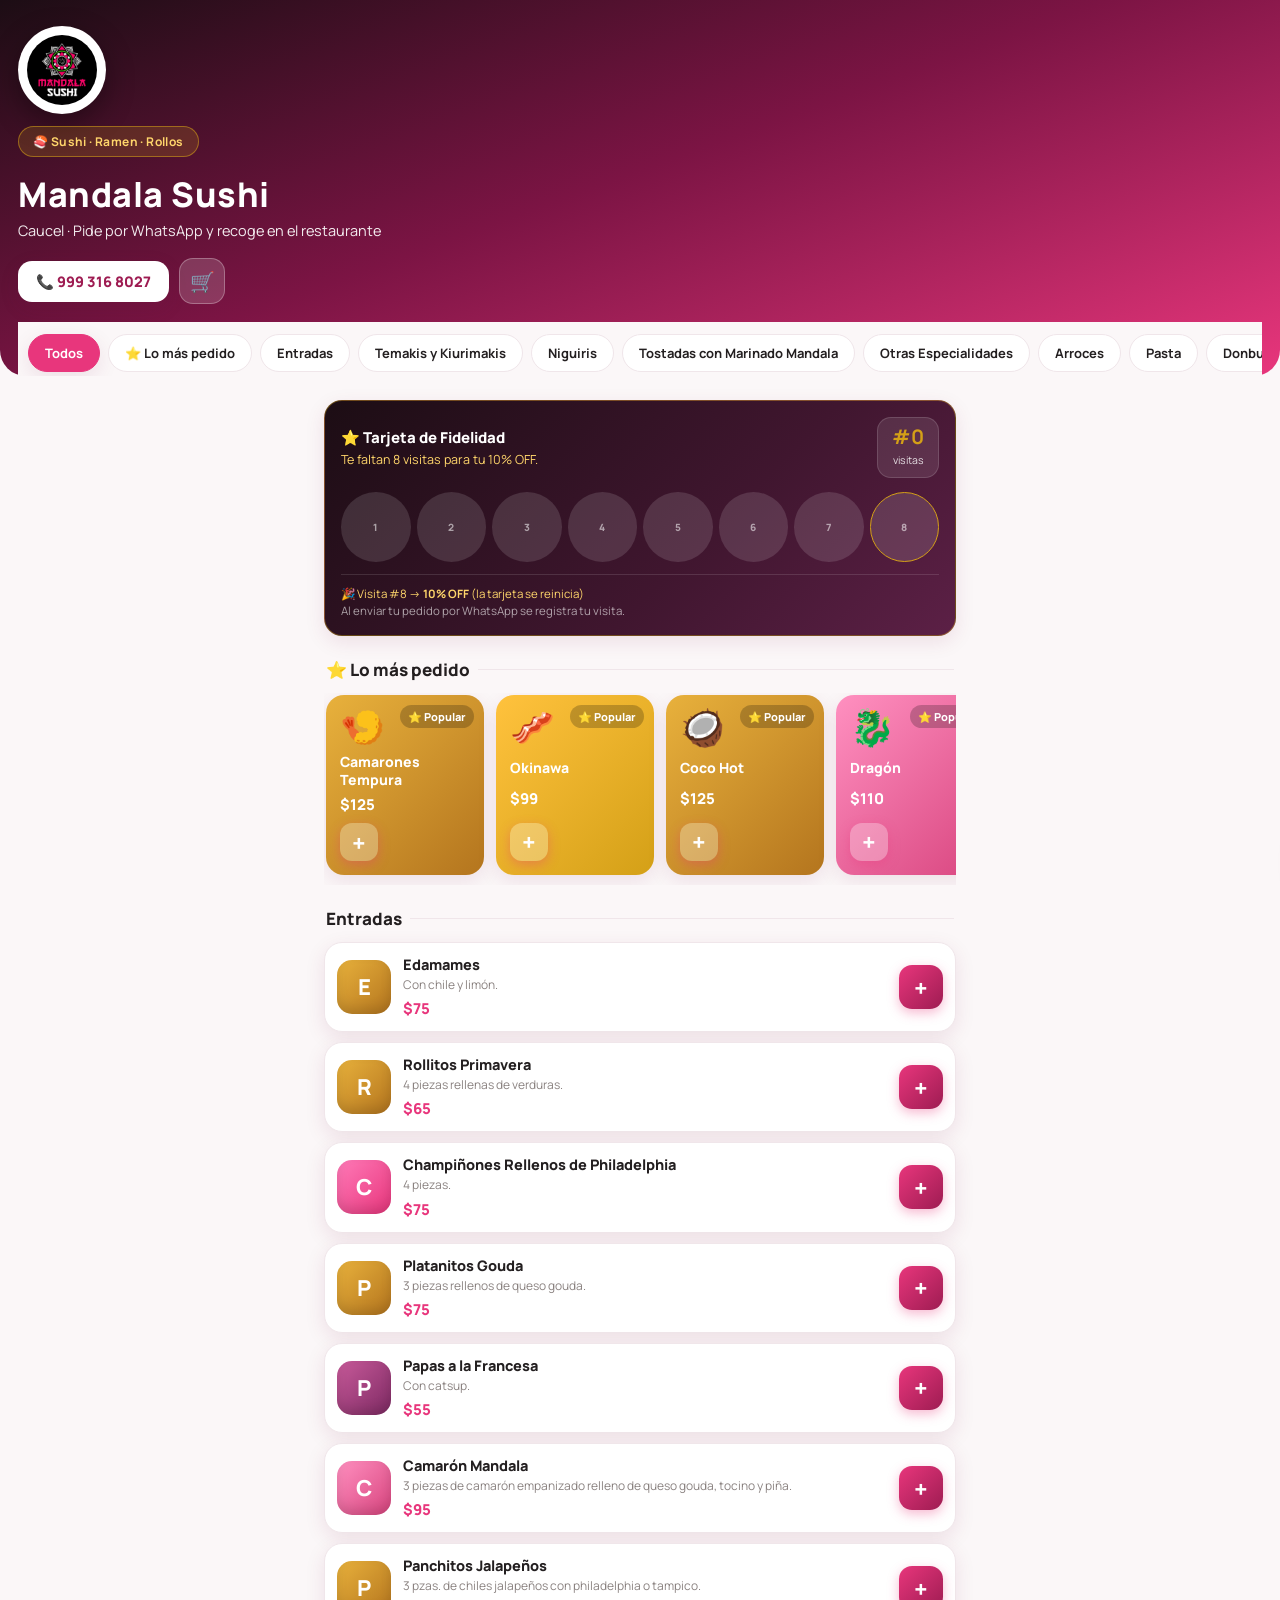
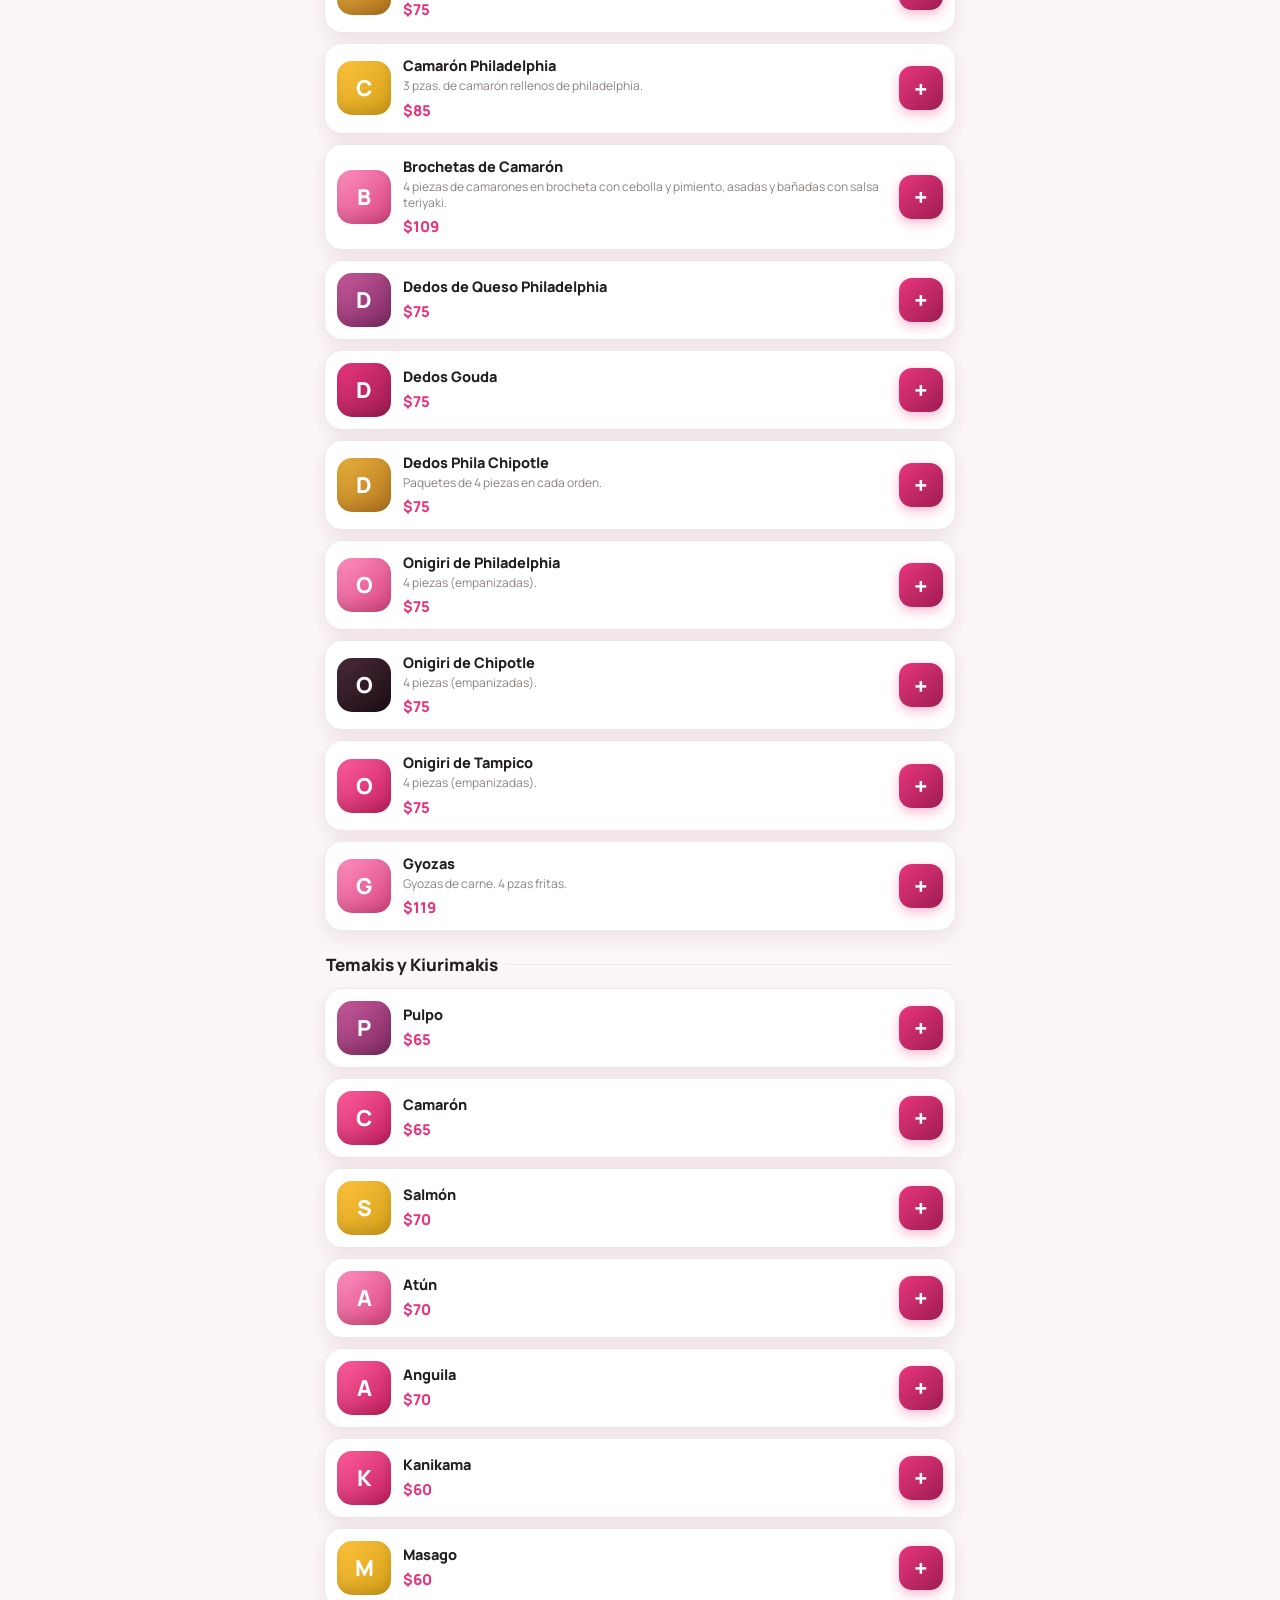
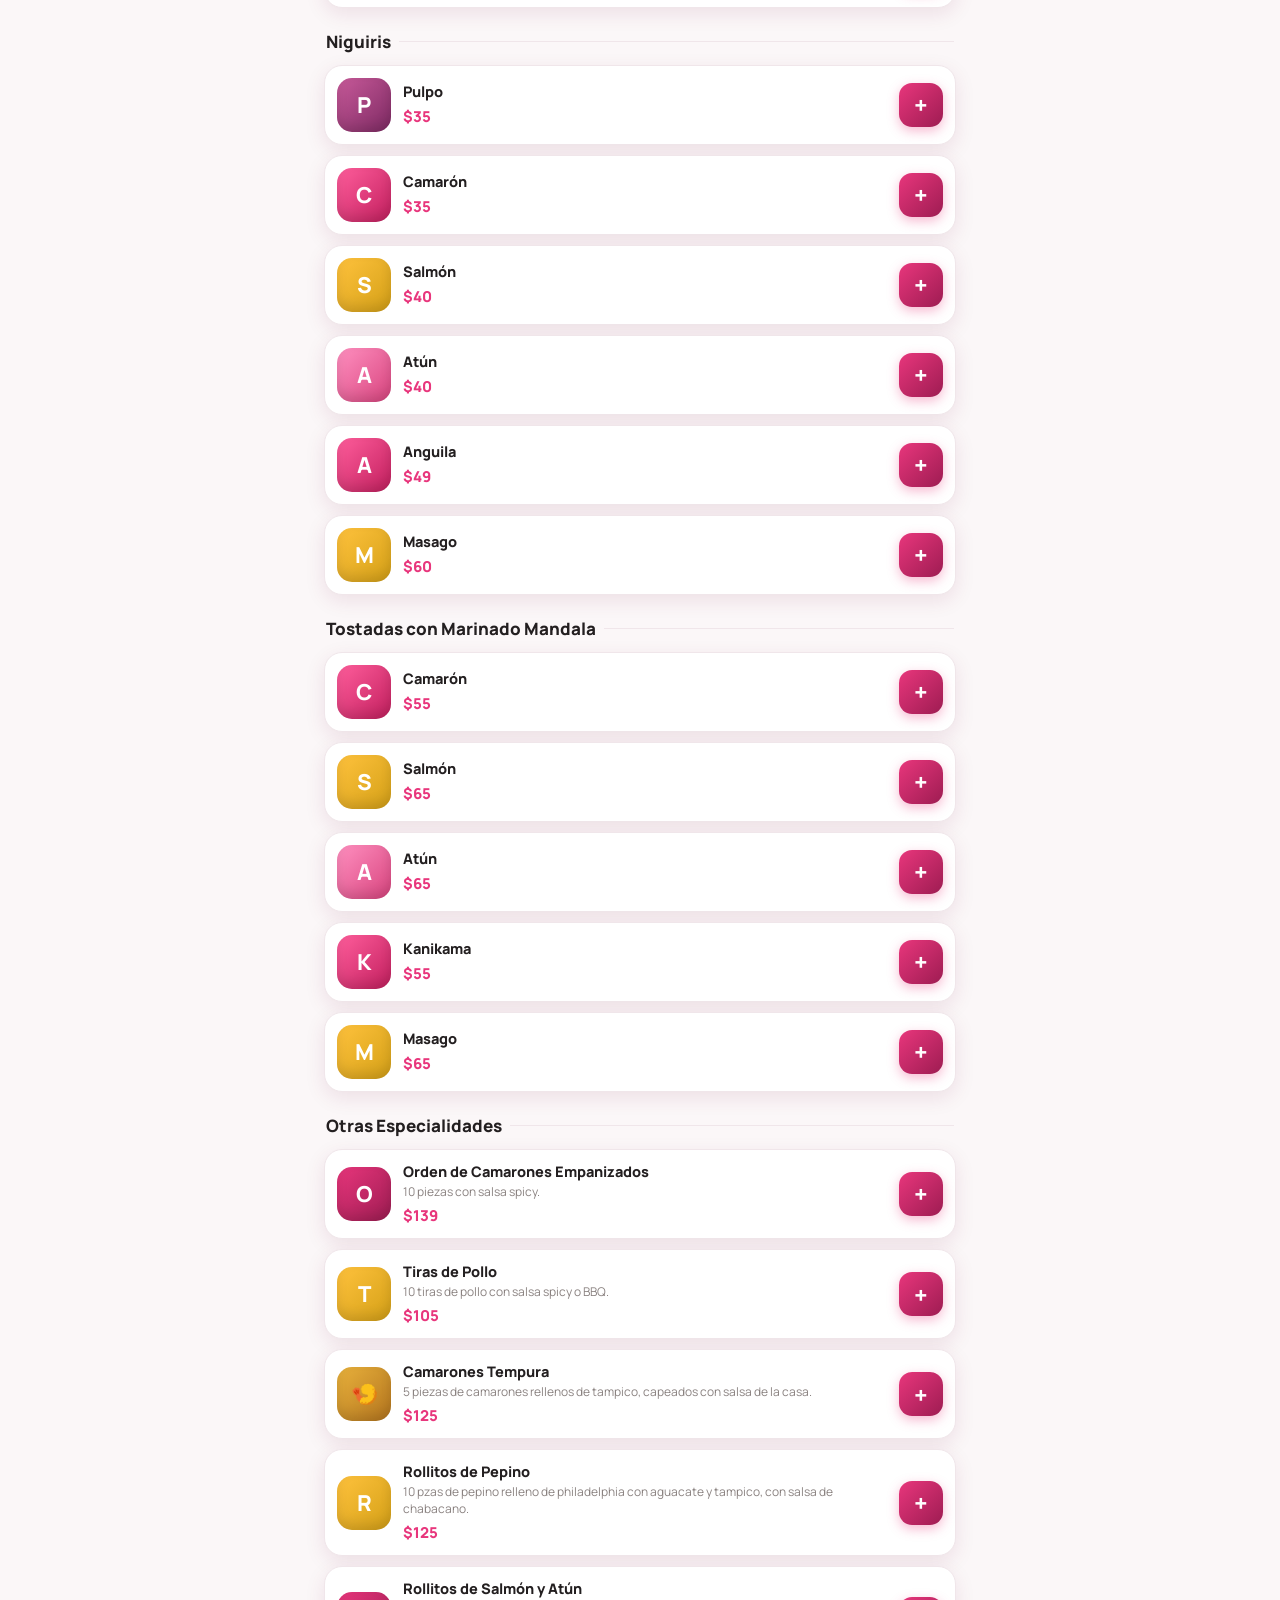
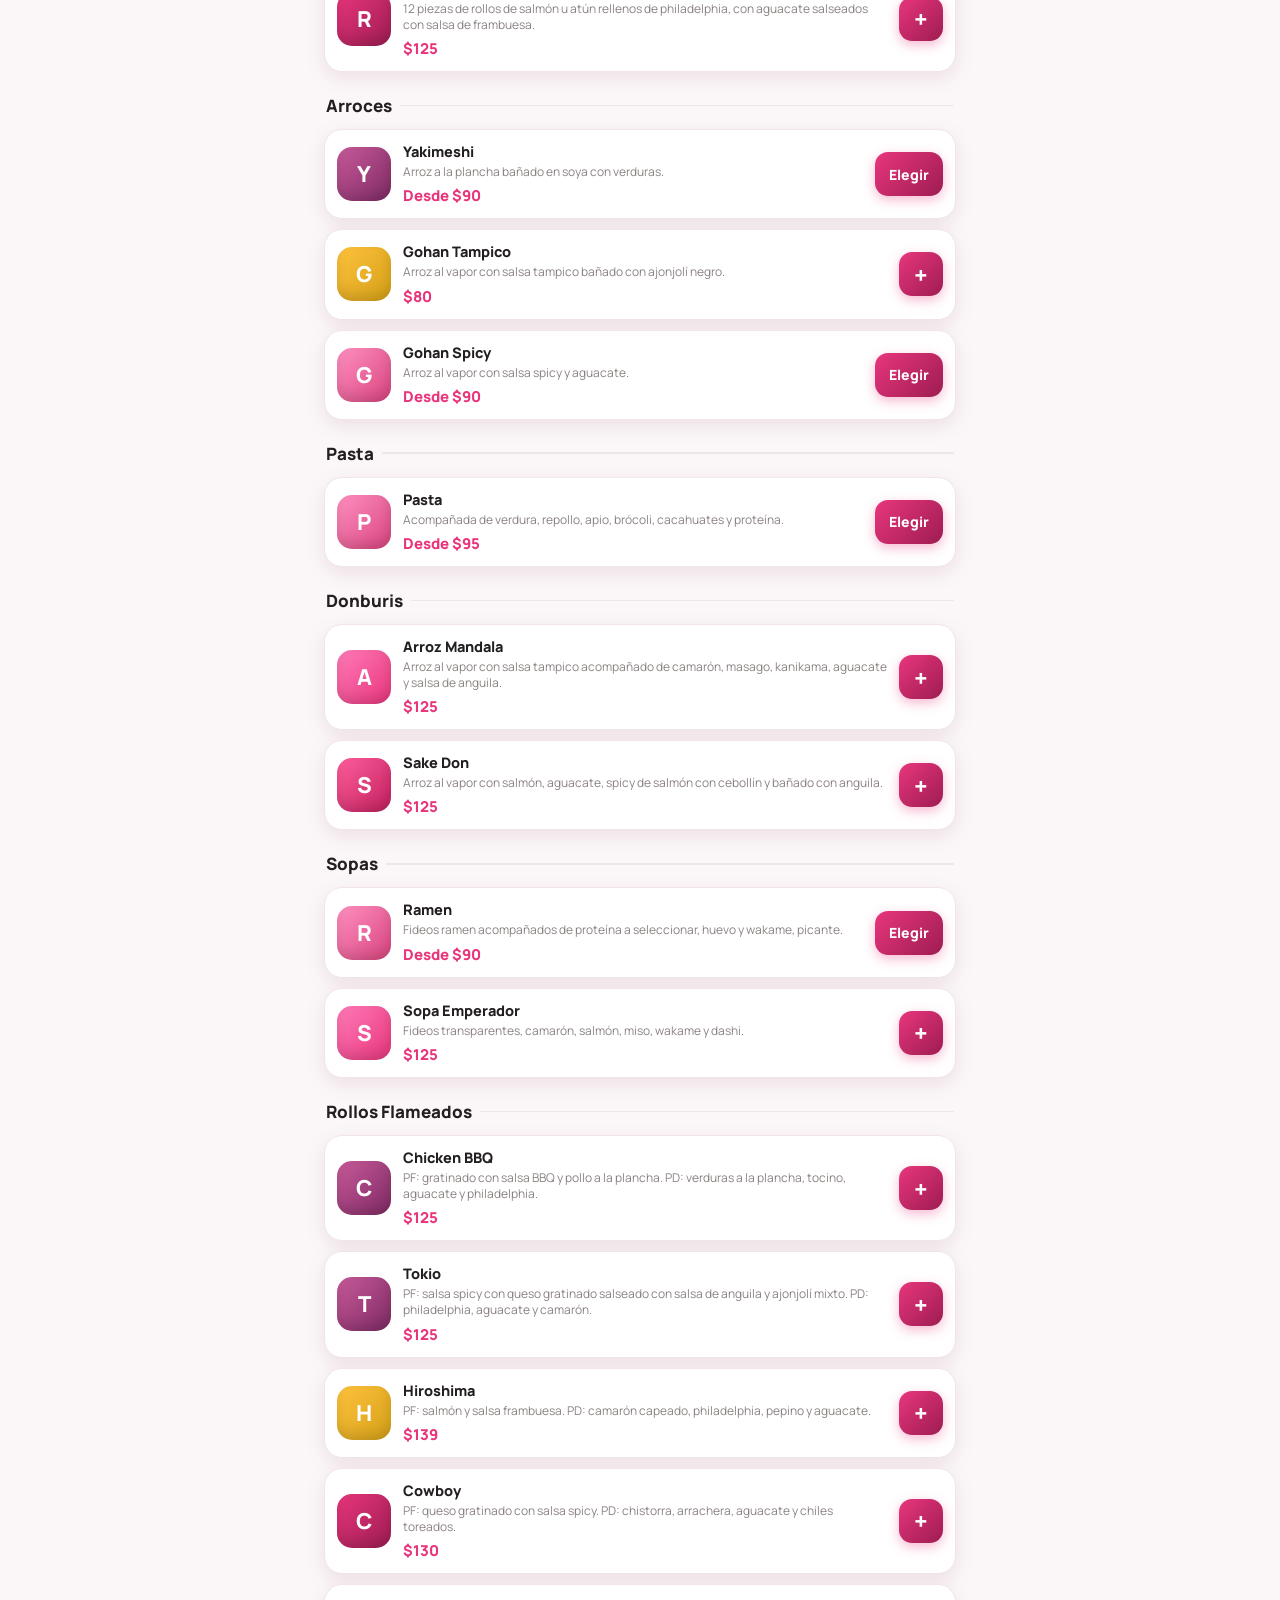
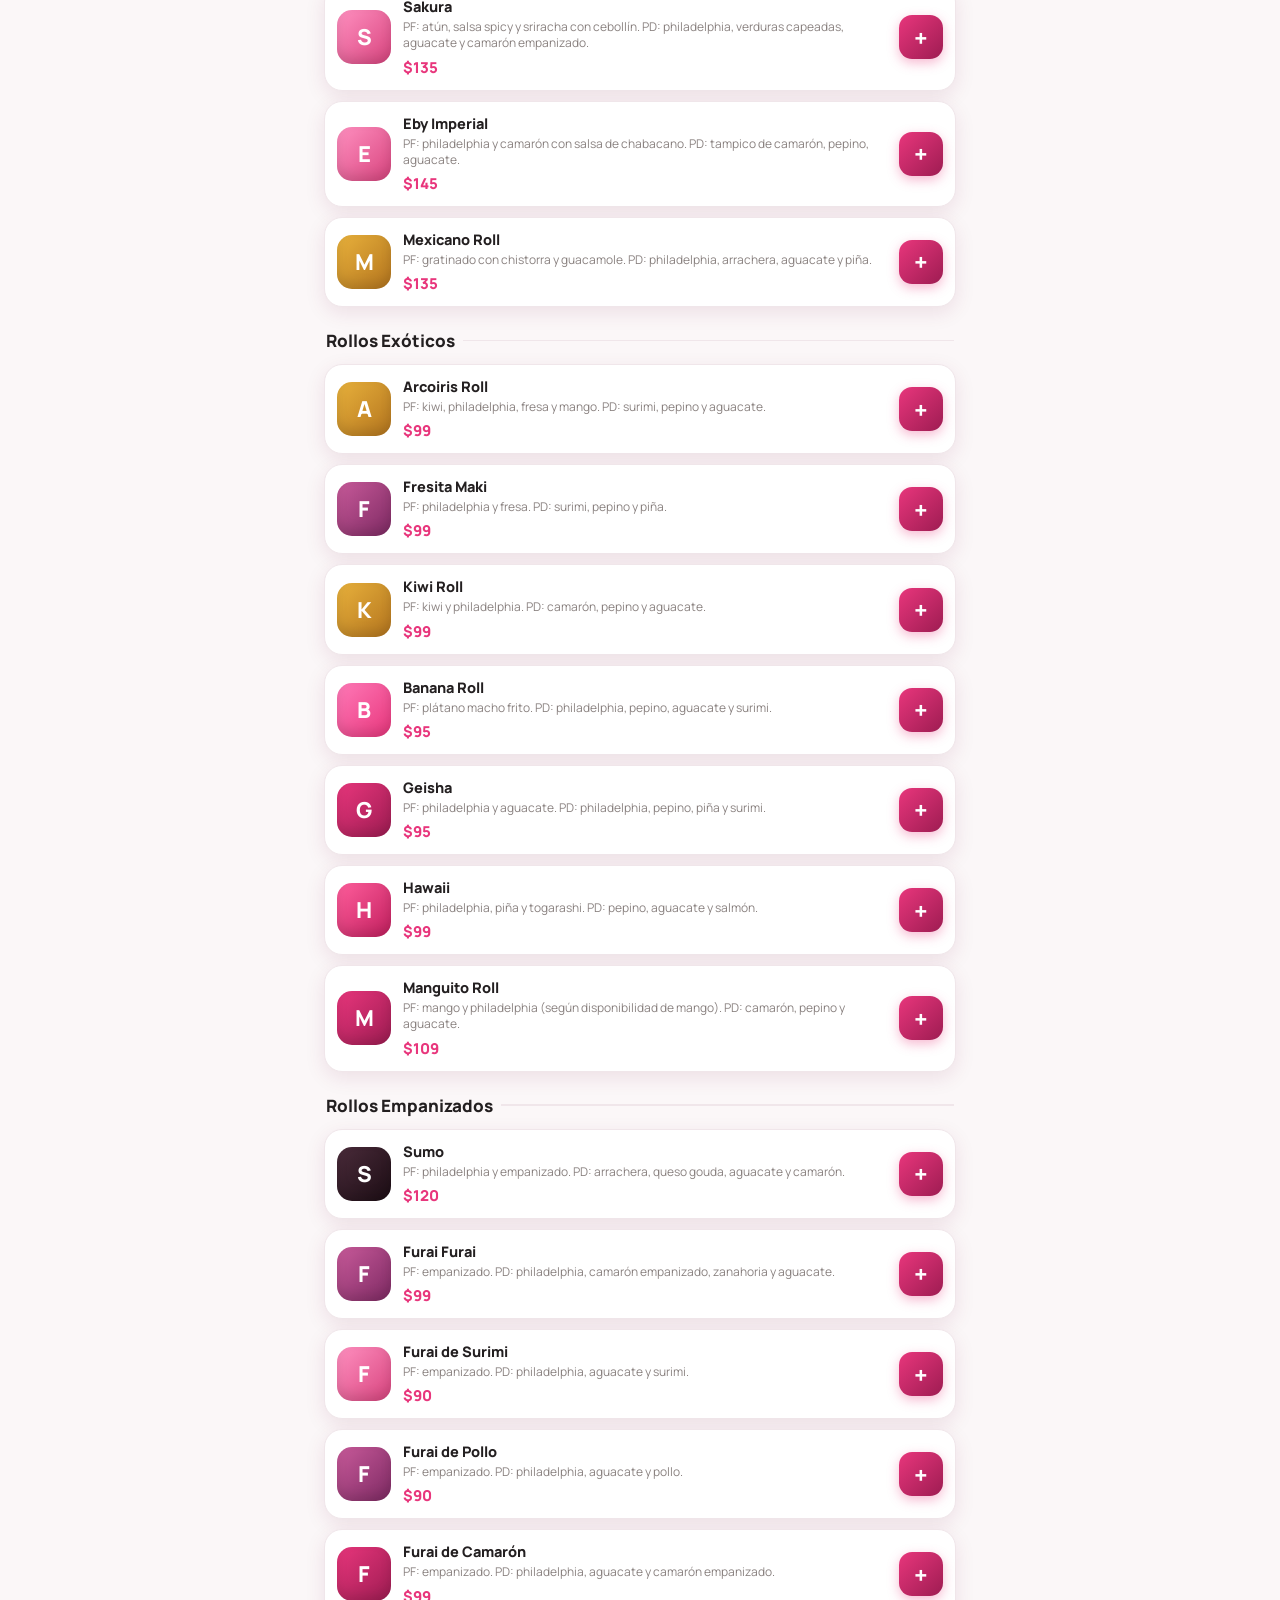
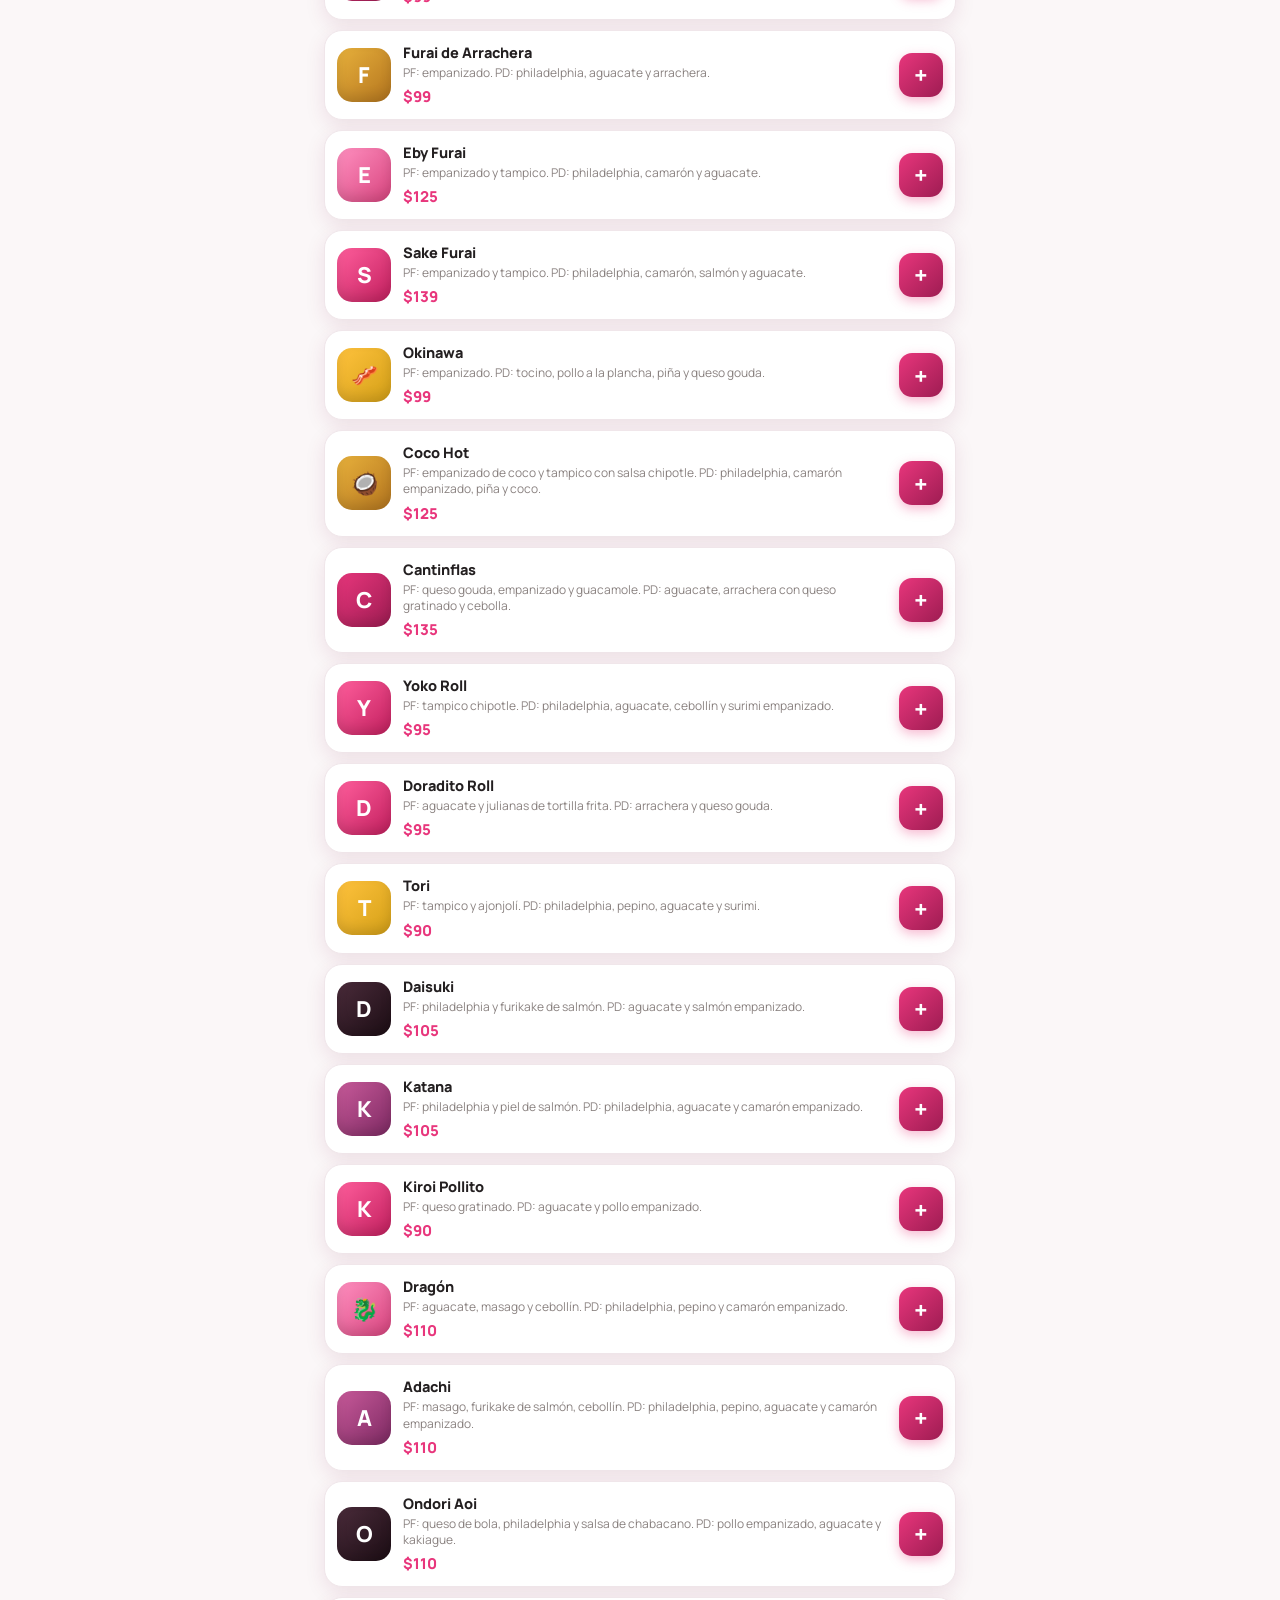
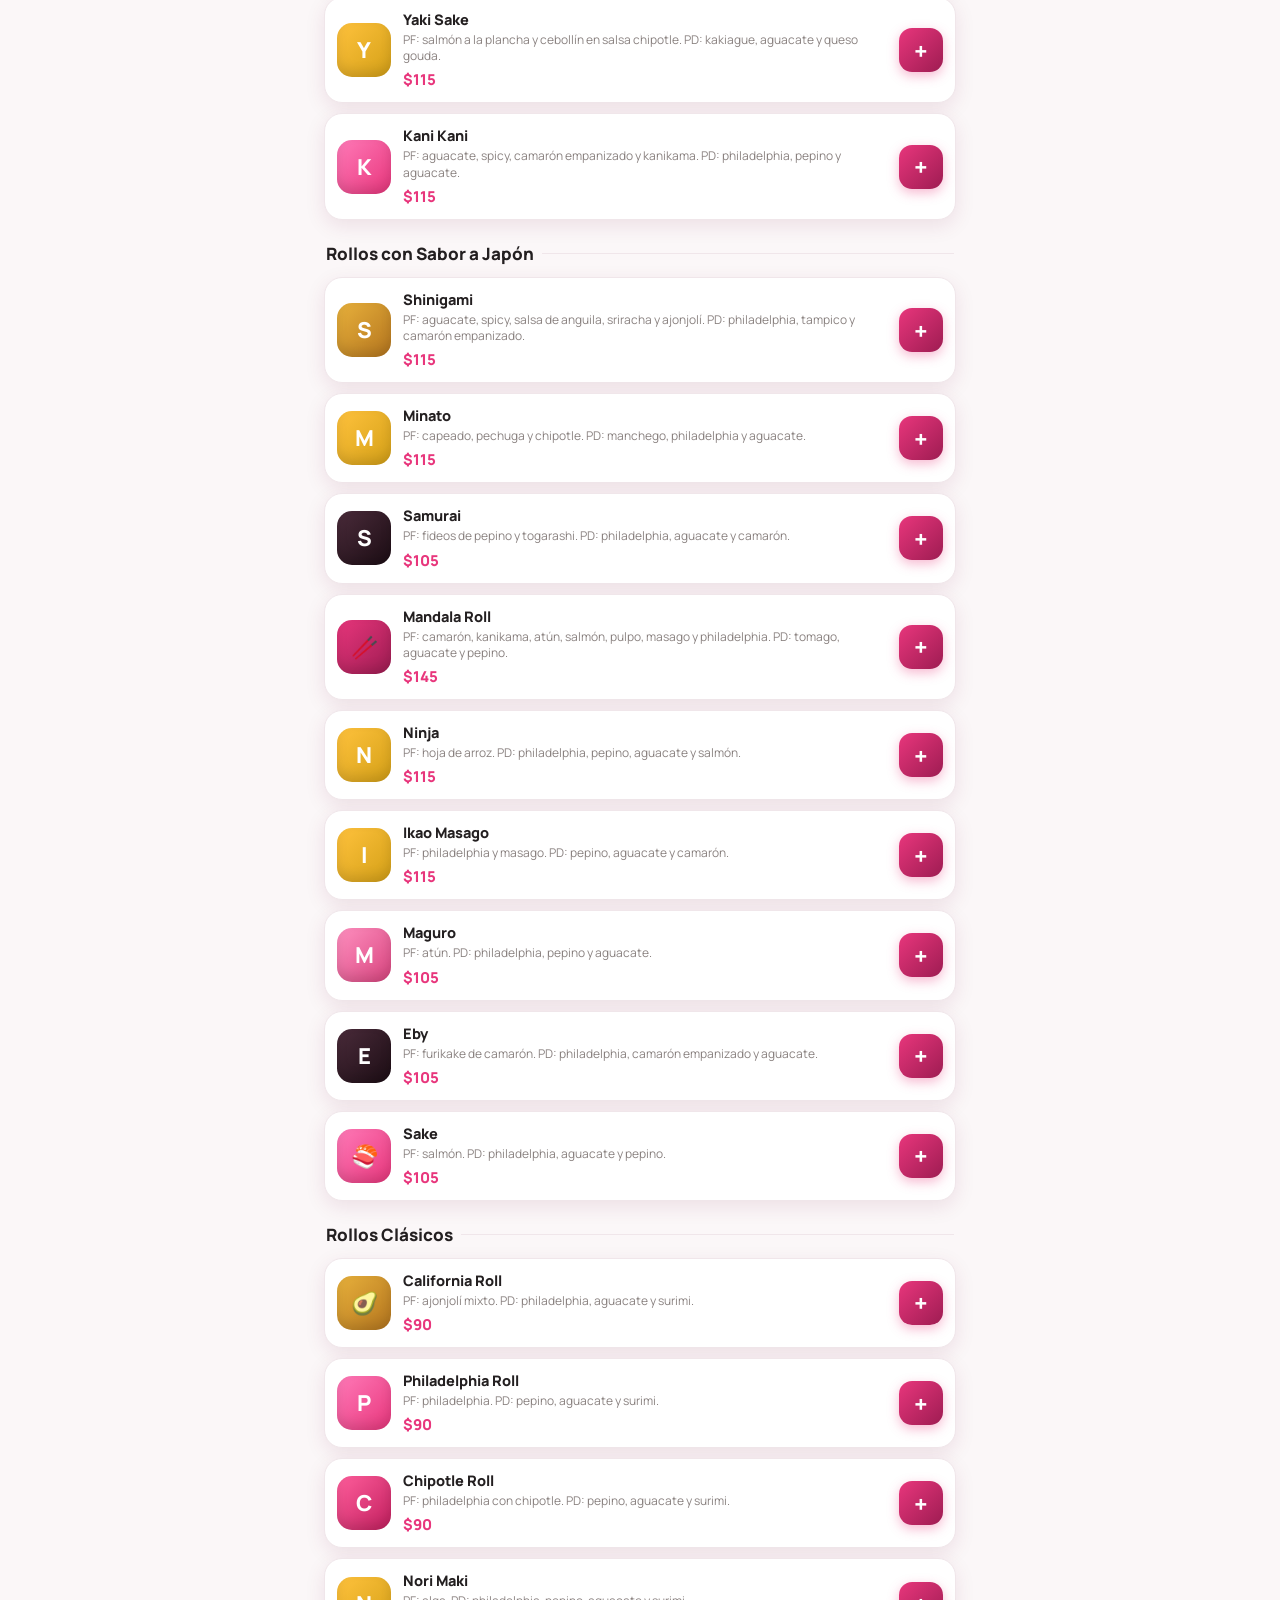
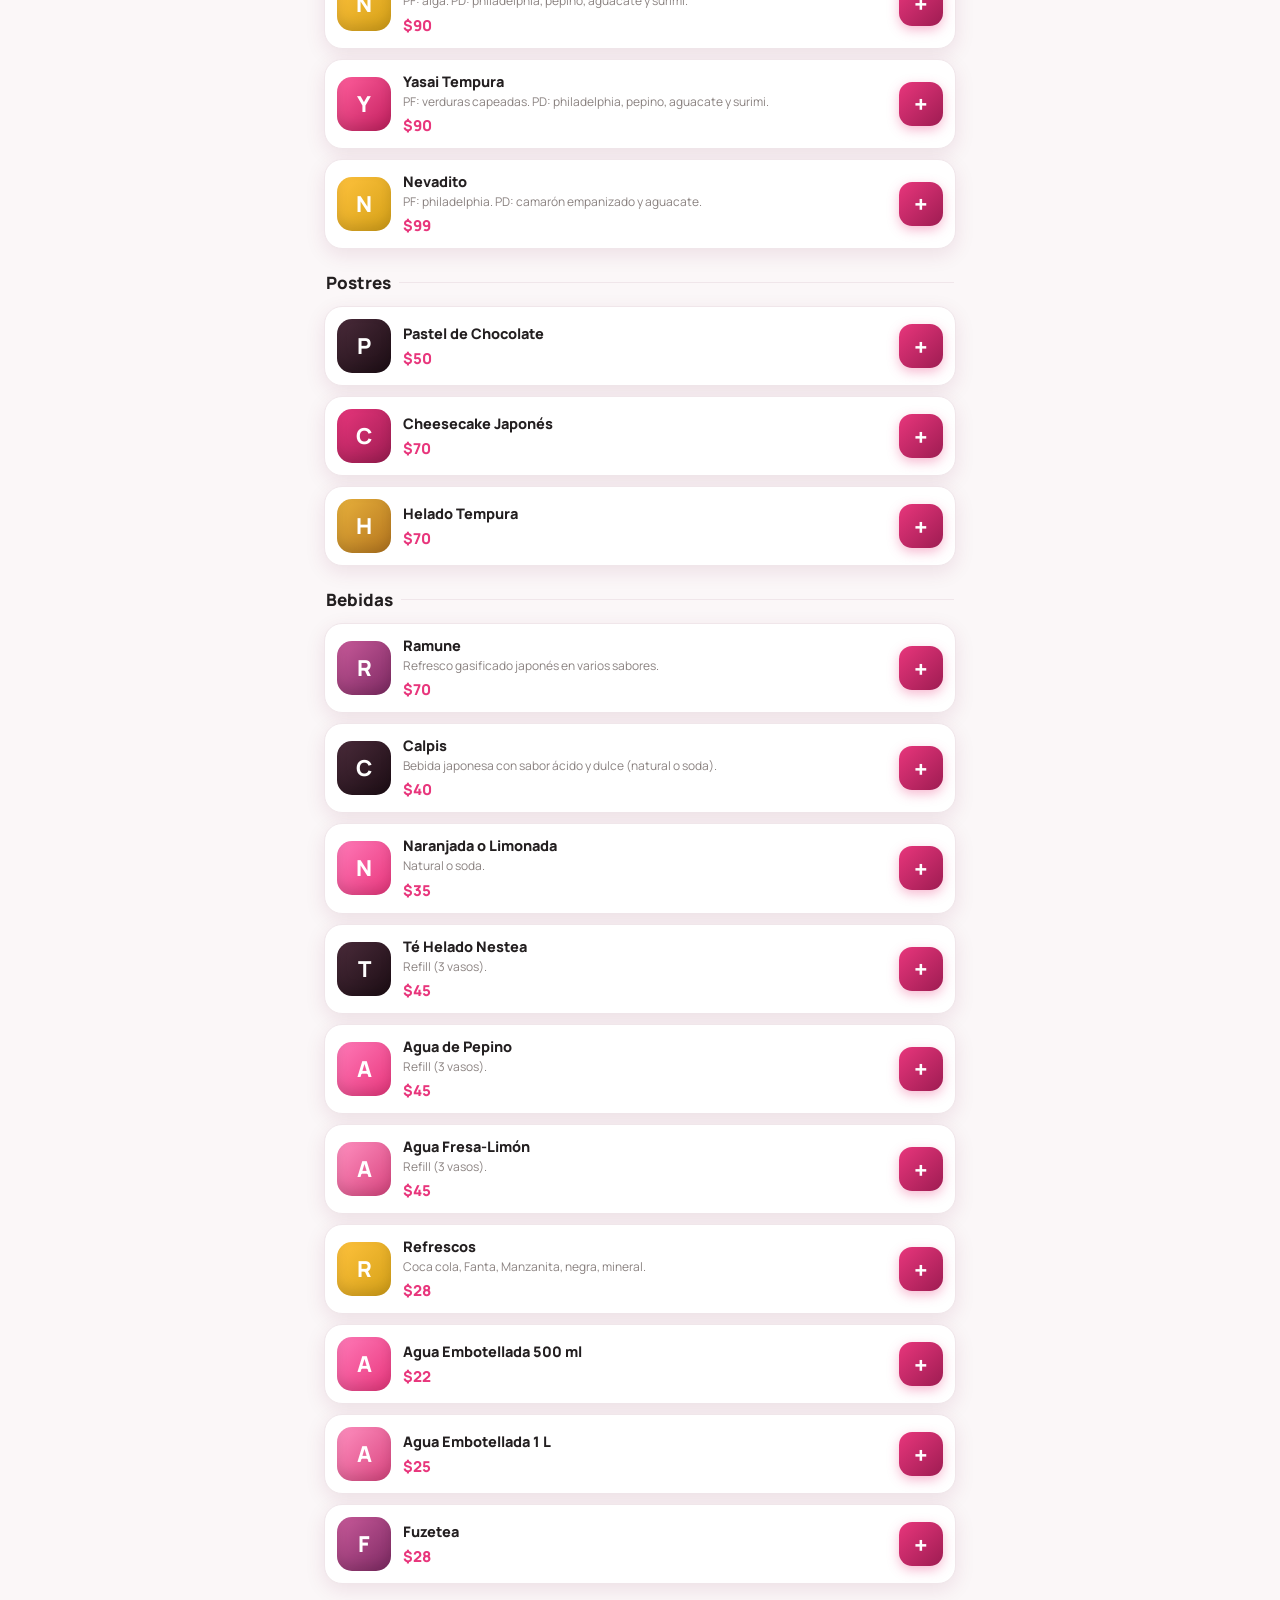
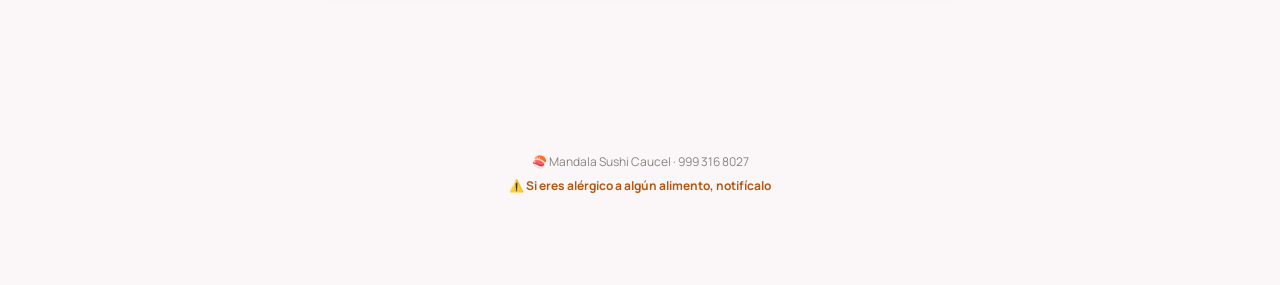
==== index.html @ 5f45df61 "App de pedidos por WhatsApp - Mandala Sushi Caucel" ====
<!DOCTYPE html>
<html lang="es">
<head>
<meta charset="UTF-8">
<meta name="viewport" content="width=device-width, initial-scale=1.0">
<meta name="theme-color" content="#e8367c">
<link rel="icon" type="image/png" href="logo.png">
<title>Mandala Sushi Caucel · Pide por WhatsApp</title>
<meta name="description" content="Pide en Mandala Sushi Caucel por WhatsApp. Sushi, ramen, rollos y más.">
<link rel="preconnect" href="https://fonts.googleapis.com">
<link rel="preconnect" href="https://fonts.gstatic.com" crossorigin>
<link href="https://fonts.googleapis.com/css2?family=Manrope:wght@500;700;800&display=swap" rel="stylesheet">
<link rel="stylesheet" href="style.css">
</head>
<body>

<header>
  <div class="hero">
    <img class="hero-logo" src="logo.png" alt="Mandala Sushi">
    <span class="hero-badge">🍣 Sushi · Ramen · Rollos</span>
    <h1>Mandala Sushi</h1>
    <p class="hero-sub">Caucel · Pide por WhatsApp y recoge en el restaurante</p>
    <div class="hero-actions">
      <a class="hero-phone" href="tel:+529993168027">📞 999 316 8027</a>
      <button class="hero-cart" onclick="openDrawer()">🛒<span class="badge hidden" id="badge">0</span></button>
    </div>
  </div>
  <nav id="cats"></nav>
</header>

<main id="menu"></main>

<div class="float-cart hidden" id="floatCart" onclick="openDrawer()">
  <div class="fc-left"><span class="fc-icon">🛒</span><span>Ver pedido</span></div>
  <div class="fc-right"><span id="fcTotal">$0</span><button class="go" onclick="event.stopPropagation();goCheckout()">Pagar</button></div>
</div>

<div class="overlay" id="overlay" onclick="closeDrawer()"></div>
<div class="drawer" id="drawer">
  <div class="drawer-head">
    <b>Tu pedido</b>
    <div class="dh-right">
      <button class="clear-btn hidden" id="clearBtn" onclick="clearCart()">Vaciar</button>
      <button class="close-btn" onclick="closeDrawer()">✕</button>
    </div>
  </div>
  <div class="drawer-body" id="drawerBody"></div>
  <div class="drawer-foot" id="drawerFoot">
    <div class="total-row"><span>Total</span><span id="drawerTotal">$0</span></div>
    <button class="btn btn-primary" onclick="goCheckout()">Continuar</button>
  </div>
</div>

<div class="sheet hidden" id="sheet">
  <h3 id="sheetName"></h3>
  <div class="sheet-desc" id="sheetDesc"></div>
  <div id="sheetOptions"></div>
  <button class="btn btn-primary" onclick="confirmVariant()">Agregar</button>
</div>

<div class="sheet hidden" id="pkgSheet">
  <h3 id="pkgTitle"></h3>
  <div class="sheet-desc" id="pkgDesc"></div>
  <div id="pkgOptions"></div>
  <div class="pkg-count" id="pkgCount">Seleccionados: 0 de 2</div>
  <button class="btn btn-primary" id="pkgAdd" onclick="confirmPackage()" disabled>Agregar</button>
</div>

<div class="checkout hidden" id="checkout">
  <button class="back-link" onclick="goBack()">← Volver al menú</button>
  <h2>Datos de tu pedido</h2>

  <div class="field">
    <label>Nombre *</label>
    <input type="text" id="fName" placeholder="Tu nombre">
  </div>
  <div class="field">
    <label>Teléfono *</label>
    <input type="tel" id="fPhone" placeholder="Ej. 999 123 4567">
  </div>
  <div class="field">
    <label>¿Cómo lo quieres?</label>
    <div class="seg">
      <div class="opt active" id="optLlevar" onclick="setType('llevar')">🛍️ Para llevar</div>
      <div class="opt" id="optDomicilio" onclick="setType('domicilio')">🛵 A domicilio</div>
    </div>
    <div class="delivery-note hidden" id="deliveryNote">🛵 Los pedidos a domicilio tienen un <b>costo extra por envío</b> según tu ubicación. Al enviar, <b>adjunta tu ubicación</b> en WhatsApp.</div>
  </div>
  <div id="fieldAddress" class="hidden">
    <div class="field">
      <label>Calle *</label>
      <input type="text" id="fCalle" placeholder="Ej. Av. Prolongación Montejo">
    </div>
    <div class="field">
      <label>Número de casa *</label>
      <input type="text" id="fNumero" placeholder="Ej. 245">
    </div>
    <div class="field">
      <label>Cruzamiento *</label>
      <input type="text" id="fCruzamiento" placeholder="Ej. con Calle 60">
    </div>
    <div class="field">
      <label>Especificación (opcional)</label>
      <input type="text" id="fEspec" placeholder="Ej. portón negro, casa de rejas...">
    </div>
  </div>
  <div class="field">
    <label>Método de pago</label>
    <div class="seg">
      <div class="opt active" id="optEfectivo" onclick="setPayment('Efectivo')">💵 Efectivo</div>
      <div class="opt" id="optTransferencia" onclick="setPayment('Transferencia')">🏦 Transferencia</div>
    </div>
  </div>
  <div class="field">
    <label>Cambios a tu platillo (opcional)</label>
    <textarea id="fNotes" placeholder="Escribe el nombre del platillo y el cambio que le quieres hacer. Ej: Dragon sin cebollín / Okinawa extra queso"></textarea>
  </div>
  <div class="field">
    <label>Comentario para tus salsas (opcional)</label>
    <input type="text" id="fSalsas" placeholder="Ej. poca salsa picante, salsa extra">
  </div>
  <div class="field">
    <label>¿Gustas palitos para comer sushi?</label>
    <div class="seg">
      <div class="opt active" id="optPalitosSi" onclick="setPalitos('Si')">🥢 Sí</div>
      <div class="opt" id="optPalitosNo" onclick="setPalitos('No')">No</div>
    </div>
  </div>

  <div class="order-sum">
    <h3>Resumen</h3>
    <div id="checkoutItems"></div>
    <div class="os-total"><span>Total</span><span id="checkoutTotal">$0</span></div>
    <button class="edit-order" onclick="editOrder()">✏️ Editar o quitar platillos</button>
  </div>

  <button class="btn btn-green" onclick="sendWhatsApp()">📲 Enviar pedido por WhatsApp</button>
  <div class="wa-note">Se abrirá WhatsApp con tu pedido listo, solo presiona <b>enviar</b>.<br>Si eres alérgico a algún alimento, escríbelo en "Cambios a tu platillo".</div>
</div>

<footer>🍣 Mandala Sushi Caucel · 999 316 8027<span class="allergy">⚠️ Si eres alérgico a algún alimento, notifícalo</span></footer>

<script src="menu.js"></script>
<script src="app.js"></script>
</body>
</html>
---- style.css ----
﻿:root {
  --bg: #fbf7f8;
  --card: #ffffff;
  --text: #231f20;
  --muted: #8a8280;
  --border: #f0e6ea;
  --primary: #e8367c;
  --primary-dark: #9e1c52;
  --black: #1c0d14;
  --gold: #d4a017;
  --green: #25d366;
  --green-dark: #1eb958;
  --radius: 18px;
  --shadow: 0 6px 20px rgba(120, 20, 70, .1);
  --shadow-lg: 0 10px 30px rgba(0,0,0,.28);
}
* { box-sizing: border-box; -webkit-tap-highlight-color: transparent; }
html, body { margin: 0; padding: 0; }
body {
  font-family: "Manrope", -apple-system, BlinkMacSystemFont, "Segoe UI", Roboto, Arial, sans-serif;
  background: var(--bg);
  color: var(--text);
  min-height: 100vh;
}
.hidden { display: none !important; }
button { font-family: inherit; }

/* ---------- Hero ---------- */
header {
  background: linear-gradient(160deg, #1c0d14 0%, #7c1444 48%, #e8367c 100%);
  color: #fff;
  padding: 26px 18px 0;
  border-radius: 0 0 26px 26px;
}
.hero-logo {
  width: 88px; height: 88px; object-fit: contain;
  background: #fff; border-radius: 50%; padding: 6px;
  box-shadow: 0 10px 28px rgba(0,0,0,.35);
  border: 3px solid rgba(255,255,255,.35);
  margin-bottom: 12px;
  display: flex; align-items: center; justify-content: center;
  font-size: 52px;
}
.hero-badge {
  display: inline-block; background: rgba(212,160,23,.18);
  border: 1px solid rgba(212,160,23,.55);
  color: #ffd66b;
  padding: 6px 14px; border-radius: 999px;
  font-size: 12px; font-weight: 700; letter-spacing: .4px;
}
.hero h1 { margin: 14px 0 4px; font-size: 34px; font-weight: 800; letter-spacing: .5px; }
.hero-sub { margin: 0 0 18px; font-size: 14.5px; opacity: .92; }
.hero-actions { display: flex; align-items: center; gap: 10px; padding-bottom: 18px; }
.hero-phone {
  background: #fff; color: var(--primary-dark);
  font-weight: 800; font-size: 14.5px; text-decoration: none;
  padding: 11px 18px; border-radius: 14px;
  box-shadow: var(--shadow);
}
.hero-cart {
  position: relative; width: 46px; height: 46px; border-radius: 14px;
  background: rgba(255,255,255,.16); border: 1px solid rgba(255,255,255,.28);
  color: #fff; font-size: 20px; cursor: pointer;
}
.badge {
  position: absolute; top: -6px; right: -6px; background: var(--gold); color: #3a2800;
  font-size: 12px; font-weight: 800; min-width: 20px; height: 20px; border-radius: 10px;
  display: flex; align-items: center; justify-content: center; padding: 0 5px;
}

/* ---------- Category chips ---------- */
nav#cats {
  position: sticky; top: 0; z-index: 40;
  background: var(--bg);
  padding: 12px 10px 4px;
  display: flex; gap: 8px; overflow-x: auto;
  scrollbar-width: none; -ms-overflow-style: none;
}
nav#cats::-webkit-scrollbar { display: none; }
.chip {
  flex: 0 0 auto; border: 1.5px solid var(--border); background: var(--card);
  color: var(--text); font-size: 13px; font-weight: 700;
  padding: 9px 16px; border-radius: 999px; cursor: pointer;
  transition: all .18s;
}
.chip.active { background: var(--primary); color: #fff; border-color: var(--primary); box-shadow: var(--shadow); }

main { padding: 8px 14px 150px; max-width: 660px; margin: 0 auto; }

/* ---------- Tarjeta de fidelidad ---------- */
.loyalty-card {
  margin-top: 16px;
  background: linear-gradient(135deg, #1c0d14, #40162f 60%, #5c2046);
  color: #fff; border-radius: var(--radius); padding: 16px;
  box-shadow: var(--shadow); border: 1px solid rgba(212,160,23,.4);
}
.lc-head { display: flex; justify-content: space-between; align-items: center; gap: 10px; }
.lc-title { font-weight: 800; font-size: 15px; }
.lc-status { font-size: 12.5px; color: #ffd66b; margin-top: 3px; line-height: 1.4; }
.lc-count {
  flex: 0 0 auto; text-align: center;
  background: rgba(255,255,255,.1); border-radius: 14px; padding: 8px 14px;
  border: 1px solid rgba(255,255,255,.14);
}
.lc-count b { font-size: 20px; display: block; line-height: 1.05; color: var(--gold); }
.lc-count span { font-size: 10.5px; opacity: .85; }
.lc-dots { display: grid; grid-template-columns: repeat(8, 1fr); gap: 6px; margin-top: 14px; }
.lc-dot {
  aspect-ratio: 1; border-radius: 50%;
  background: rgba(255,255,255,.13);
  display: flex; align-items: center; justify-content: center;
  font-size: 10px; font-weight: 800; color: rgba(255,255,255,.55);
}
.lc-dot.filled { background: var(--gold); color: #3a2800; }
.lc-dot.milestone { border: 1.5px solid var(--gold); }
.lc-foot {
  margin-top: 12px; font-size: 11.5px; color: #ffd66b;
  border-top: 1px solid rgba(255,255,255,.12); padding-top: 10px; line-height: 1.5;
}
.lc-foot span { color: rgba(255,255,255,.6); }

/* ---------- Section titles ---------- */
.cat-title {
  font-size: 17px; font-weight: 800; margin: 22px 2px 12px;
  display: flex; align-items: center; gap: 8px;
}
.cat-title::after { content: ""; flex: 1; height: 1.5px; background: var(--border); }

/* ---------- Featured (lo más pedido) ---------- */
.featured-scroll {
  display: flex; gap: 12px; overflow-x: auto;
  padding: 2px 2px 10px; scrollbar-width: none;
}
.featured-scroll::-webkit-scrollbar { display: none; }
.featured {
  flex: 0 0 158px; position: relative; overflow: hidden;
  border-radius: var(--radius); color: #fff;
  padding: 14px; min-height: 150px;
  box-shadow: var(--shadow);
  display: flex; flex-direction: column; justify-content: space-between;
}
.featured .f-star {
  position: absolute; top: 10px; right: 10px;
  background: rgba(0,0,0,.22); border-radius: 999px;
  font-size: 11px; font-weight: 800; padding: 4px 8px;
}
.featured .f-emoji { font-size: 36px; line-height: 1; }
.featured .f-name { font-weight: 800; font-size: 14px; line-height: 1.25; margin-top: 8px; }
.featured .f-price { font-weight: 800; font-size: 15px; margin-top: 6px; }
.featured .f-add { margin-top: 8px; }
.featured .f-add .add-btn { background: rgba(255,255,255,.28); color: #fff; width: 38px; height: 38px; border-radius: 12px; }
.featured .f-add .stepper { background: rgba(255,255,255,.2); border-color: rgba(255,255,255,.5); }
.featured .f-add .stepper button { color: #fff; }
.featured .f-add .stepper span { color: #fff; }

/* ---------- Product items ---------- */
.items { display: flex; flex-direction: column; gap: 10px; }
.item {
  background: var(--card); border: 1px solid var(--border); border-radius: var(--radius);
  padding: 12px; display: flex; gap: 12px; align-items: center;
  box-shadow: var(--shadow);
}
.item-icon {
  width: 54px; height: 54px; border-radius: 15px; color: #fff;
  display: flex; align-items: center; justify-content: center;
  font-weight: 800; font-size: 22px; flex: 0 0 auto;
  box-shadow: inset 0 -6px 12px rgba(0,0,0,.12);
}
.item-info { flex: 1; min-width: 0; }
.item-name { font-weight: 800; font-size: 14.5px; }
.item-desc { font-size: 12px; color: var(--muted); margin-top: 3px; line-height: 1.35; }
.item-price { font-weight: 800; font-size: 15px; color: var(--primary); margin-top: 5px; }

.add-area { flex: 0 0 auto; }
.item.off, .featured.off { opacity: .55; filter: grayscale(.4); }
.soldout {
  display: inline-flex; align-items: center; white-space: nowrap;
  background: #eee; color: #999; border-radius: 13px;
  padding: 0 12px; height: 44px; font-size: 12.5px; font-weight: 700;
  letter-spacing: .2px;
}
.add-btn {
  background: linear-gradient(135deg, var(--primary), var(--primary-dark));
  color: #fff; border: none; border-radius: 13px;
  width: 44px; height: 44px; font-size: 24px; font-weight: 800; cursor: pointer;
  display: flex; align-items: center; justify-content: center;
  box-shadow: 0 4px 12px rgba(232,54,124,.35);
  transition: transform .12s;
}
.add-btn:active { transform: scale(.92); }
.add-btn.variant { font-size: 14px; width: auto; padding: 0 14px; border-radius: 13px; }
.stepper {
  display: flex; align-items: center; border: 1.5px solid var(--primary);
  border-radius: 13px; overflow: hidden; background: #fff;
}
.stepper button {
  width: 38px; height: 42px; border: none; background: transparent; color: var(--primary);
  font-size: 20px; font-weight: 800; cursor: pointer;
}
.stepper span { min-width: 32px; text-align: center; font-weight: 800; }

/* ---------- Floating cart ---------- */
.float-cart {
  position: fixed; left: 12px; right: 12px; bottom: 12px; z-index: 45;
  background: #140910; color: #fff; border-radius: 18px; padding: 12px 14px 12px 18px;
  display: flex; align-items: center; justify-content: space-between;
  box-shadow: var(--shadow-lg); cursor: pointer;
}
.float-cart .fc-left { display: flex; align-items: center; gap: 10px; font-weight: 800; }
.float-cart .fc-icon {
  width: 34px; height: 34px; border-radius: 10px; background: rgba(255,255,255,.14);
  display: flex; align-items: center; justify-content: center; font-size: 17px;
}
.float-cart .fc-right { display: flex; align-items: center; gap: 10px; font-weight: 800; font-size: 16px; }
.float-cart .go {
  background: var(--green); color: #fff; border: none; border-radius: 12px;
  padding: 10px 18px; font-weight: 800; font-size: 14px; cursor: pointer;
  box-shadow: 0 4px 12px rgba(37,211,102,.4);
}

/* ---------- Drawer ---------- */
.overlay {
  position: fixed; inset: 0; background: rgba(20,10,10,.5); z-index: 60;
  opacity: 0; transition: opacity .25s; pointer-events: none;
}
.overlay.show { opacity: 1; pointer-events: auto; }
.drawer {
  position: fixed; top: 0; right: 0; bottom: 0; width: min(430px, 100%);
  background: var(--bg); z-index: 70; transform: translateX(100%); transition: transform .28s;
  display: flex; flex-direction: column;
}
.drawer.show { transform: translateX(0); }
.drawer-head {
  padding: 16px; background: var(--card); display: flex; align-items: center;
  justify-content: space-between; border-bottom: 1px solid var(--border);
}
.drawer-head b { font-size: 17px; }
.dh-right { display: flex; align-items: center; gap: 8px; }
.clear-btn {
  border: 1.5px solid var(--border); background: #fff; color: var(--muted);
  border-radius: 10px; padding: 8px 12px; font-size: 13px; font-weight: 800; cursor: pointer;
}
.close-btn { border: none; background: #f3ece2; border-radius: 10px; width: 36px; height: 36px; font-size: 17px; cursor: pointer; }
.drawer-body { flex: 1; overflow-y: auto; padding: 16px; }
.cart-line {
  display: flex; align-items: center; gap: 10px; background: var(--card);
  border: 1px solid var(--border); border-radius: 14px; padding: 10px 12px; margin-bottom: 8px;
}
.item-icon.mini { width: 42px; height: 42px; border-radius: 12px; font-size: 16px; }
.cart-line .cl-main { flex: 1; min-width: 0; }
.cart-line .cl-top { display: flex; justify-content: space-between; align-items: center; gap: 8px; }
.cart-line .cl-name { font-weight: 800; font-size: 13.5px; line-height: 1.3; }
.cart-line .cl-sub { font-weight: 800; font-size: 13.5px; color: var(--primary); white-space: nowrap; }
.cart-line .cl-bottom { display: flex; justify-content: space-between; align-items: center; margin-top: 8px; }
.cart-line .cl-price { font-size: 12px; color: var(--muted); font-weight: 700; }
.cl-controls { display: flex; align-items: center; gap: 8px; }
.cart-line .stepper { transform: scale(.88); transform-origin: center; }
.cl-remove {
  width: 38px; height: 38px; border-radius: 11px; border: none; cursor: pointer;
  background: #fdeaf2; color: var(--primary); font-size: 16px;
  display: flex; align-items: center; justify-content: center;
}
.cl-remove:active { transform: scale(.92); }
.drawer-foot { padding: 16px; background: var(--card); border-top: 1px solid var(--border); }
.total-row { display: flex; justify-content: space-between; font-weight: 800; font-size: 17px; margin-bottom: 12px; }
.btn {
  width: 100%; border: none; border-radius: 14px; padding: 16px; font-size: 16px;
  font-weight: 800; cursor: pointer;
  transition: transform .12s;
}
.btn:active { transform: scale(.98); }
.btn-primary { background: linear-gradient(135deg, var(--primary), var(--primary-dark)); color: #fff; box-shadow: 0 6px 16px rgba(232,54,124,.35); }
.btn-green { background: linear-gradient(135deg, var(--green), var(--green-dark)); color: #fff; box-shadow: 0 6px 16px rgba(37,211,102,.4); }

/* ---------- Checkout ---------- */
.checkout { max-width: 560px; margin: 0 auto; padding: 16px 16px 150px; }
.back-link {
  background: none; border: none; color: var(--primary); font-weight: 800; font-size: 15px;
  cursor: pointer; padding: 4px 0 10px; display: inline-flex; align-items: center; gap: 6px;
}
.checkout h2 { margin: 6px 0 16px; font-size: 21px; }
.field { margin-bottom: 16px; }
.field label { display: block; font-size: 13px; font-weight: 800; margin-bottom: 7px; }
.field input, .field select, .field textarea {
  width: 100%; padding: 14px; border: 1.5px solid var(--border); border-radius: 14px;
  font-size: 15px; font-family: inherit; background: var(--card); color: var(--text);
}
.field input:focus, .field select:focus, .field textarea:focus { outline: none; border-color: var(--primary); box-shadow: 0 0 0 3px rgba(232,54,124,.12); }
.field textarea { resize: vertical; min-height: 70px; }
.seg { display: flex; gap: 8px; }
.seg .opt {
  flex: 1; text-align: center; padding: 13px 8px; border: 1.5px solid var(--border);
  border-radius: 14px; font-size: 14px; font-weight: 800; background: var(--card); cursor: pointer;
  transition: all .15s;
}
.seg .opt.active { border-color: var(--primary); color: var(--primary); background: #fdeaf2; box-shadow: var(--shadow); }
.delivery-note {
  margin-top: 10px; padding: 12px 14px; border-radius: 14px;
  background: #fff7e6; border: 1.5px solid #ffe1a1; color: #7a5a10;
  font-size: 13px; line-height: 1.45;
}

.order-sum {
  background: var(--card); border: 1px solid var(--border); border-radius: var(--radius);
  padding: 14px; margin: 18px 0;
}
.order-sum h3 { margin: 0 0 10px; font-size: 15px; }
.order-sum .os-line { display: flex; justify-content: space-between; font-size: 13.5px; margin-bottom: 6px; gap: 10px; }
.order-sum .os-total {
  border-top: 1px dashed var(--border); margin-top: 8px; padding-top: 10px;
  font-weight: 800; font-size: 16px; display: flex; justify-content: space-between;
}
.edit-order {
  width: 100%; margin-top: 12px; padding: 12px; border: 1.5px solid var(--border);
  border-radius: 12px; background: #fff; color: var(--muted);
  font-size: 13.5px; font-weight: 800; cursor: pointer;
}
.edit-order:active { transform: scale(.98); }
.wa-note { text-align: center; font-size: 12.5px; color: var(--muted); margin-top: 12px; line-height: 1.5; }

/* ---------- Variant sheet ---------- */
.sheet {
  position: fixed; left: 0; right: 0; bottom: 0; z-index: 80;
  background: var(--bg); border-radius: 22px 22px 0 0; padding: 18px 18px 30px;
  transform: translateY(100%); transition: transform .28s; max-height: 80vh; overflow-y: auto;
  box-shadow: var(--shadow-lg);
}
.sheet.show { transform: translateY(0); }
.sheet h3 { margin: 0 0 4px; }
.sheet .sheet-desc { font-size: 13px; color: var(--muted); margin-bottom: 14px; }
.sheet .variant-opt {
  display: flex; justify-content: space-between; align-items: center;
  padding: 14px; background: var(--card); border: 1.5px solid var(--border);
  border-radius: 14px; margin-bottom: 8px; cursor: pointer; font-weight: 800; font-size: 15px;
}
.sheet .variant-opt.active { border-color: var(--primary); color: var(--primary); background: #fdeaf2; }
.pkg-opt {
  display: flex; align-items: center; gap: 12px;
  padding: 13px 14px; background: var(--card); border: 1.5px solid var(--border);
  border-radius: 14px; margin-bottom: 8px; cursor: pointer; font-weight: 800; font-size: 14.5px;
}
.pkg-opt.active { border-color: var(--primary); background: #fdeaf2; }
.pkg-check {
  width: 22px; height: 22px; border-radius: 50%; border: 2px solid #d8ccd0;
  font-size: 13px; display: flex; align-items: center; justify-content: center; flex: 0 0 auto;
}
.pkg-opt.active .pkg-check { border-color: var(--primary); background: var(--primary); color: #fff; }
.pkg-label { flex: 1; }
.pkg-legend { font-size: 12px; color: var(--gold); font-weight: 800; white-space: nowrap; }
.pkg-count { text-align: center; font-size: 13.5px; font-weight: 800; color: var(--muted); margin: 4px 0 14px; }
.btn:disabled { opacity: .45; cursor: not-allowed; }

.empty-cart { text-align: center; color: var(--muted); padding: 40px 0; }
.empty-cart .big { font-size: 42px; margin-bottom: 10px; }

footer {
  text-align: center; font-size: 12px; color: var(--muted); padding: 18px 14px 90px;
  line-height: 1.6;
}
footer .allergy { display: block; color: #b3570e; font-weight: 700; margin-top: 4px; }
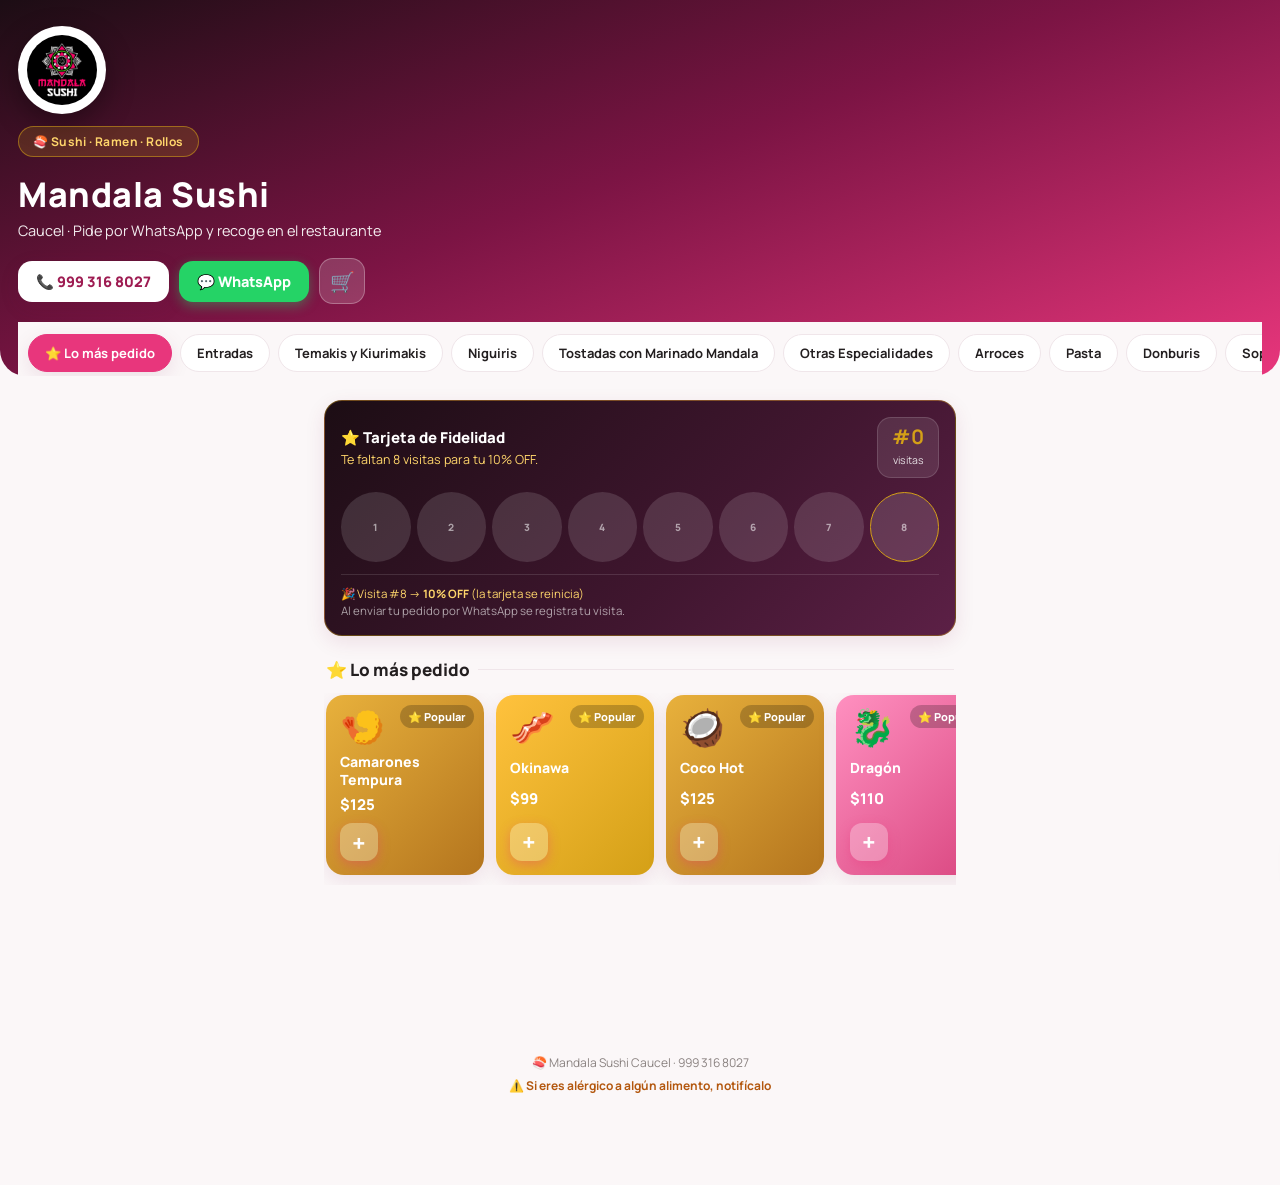
==== commit 730626f0: "Agrega botón de WhatsApp directo en el encabezado" ====
--- a/index.html
+++ b/index.html
@@ -22,6 +22,7 @@
     <p class="hero-sub">Caucel · Pide por WhatsApp y recoge en el restaurante</p>
     <div class="hero-actions">
       <a class="hero-phone" href="tel:+529993168027">📞 999 316 8027</a>
+      <a class="hero-wa" href="https://wa.me/529993168027?text=Hola%20Mandala%20Sushi!%20Tengo%20una%20duda." target="_blank" rel="noopener">💬 WhatsApp</a>
       <button class="hero-cart" onclick="openDrawer()">🛒<span class="badge hidden" id="badge">0</span></button>
     </div>
   </div>
--- a/style.css
+++ b/style.css
@@ -57,6 +57,12 @@
   padding: 11px 18px; border-radius: 14px;
   box-shadow: var(--shadow);
 }
+.hero-wa {
+  background: #25d366; color: #fff;
+  font-weight: 800; font-size: 14.5px; text-decoration: none;
+  padding: 11px 18px; border-radius: 14px;
+  box-shadow: 0 4px 12px rgba(37,211,102,.4);
+}
 .hero-cart {
   position: relative; width: 46px; height: 46px; border-radius: 14px;
   background: rgba(255,255,255,.16); border: 1px solid rgba(255,255,255,.28);
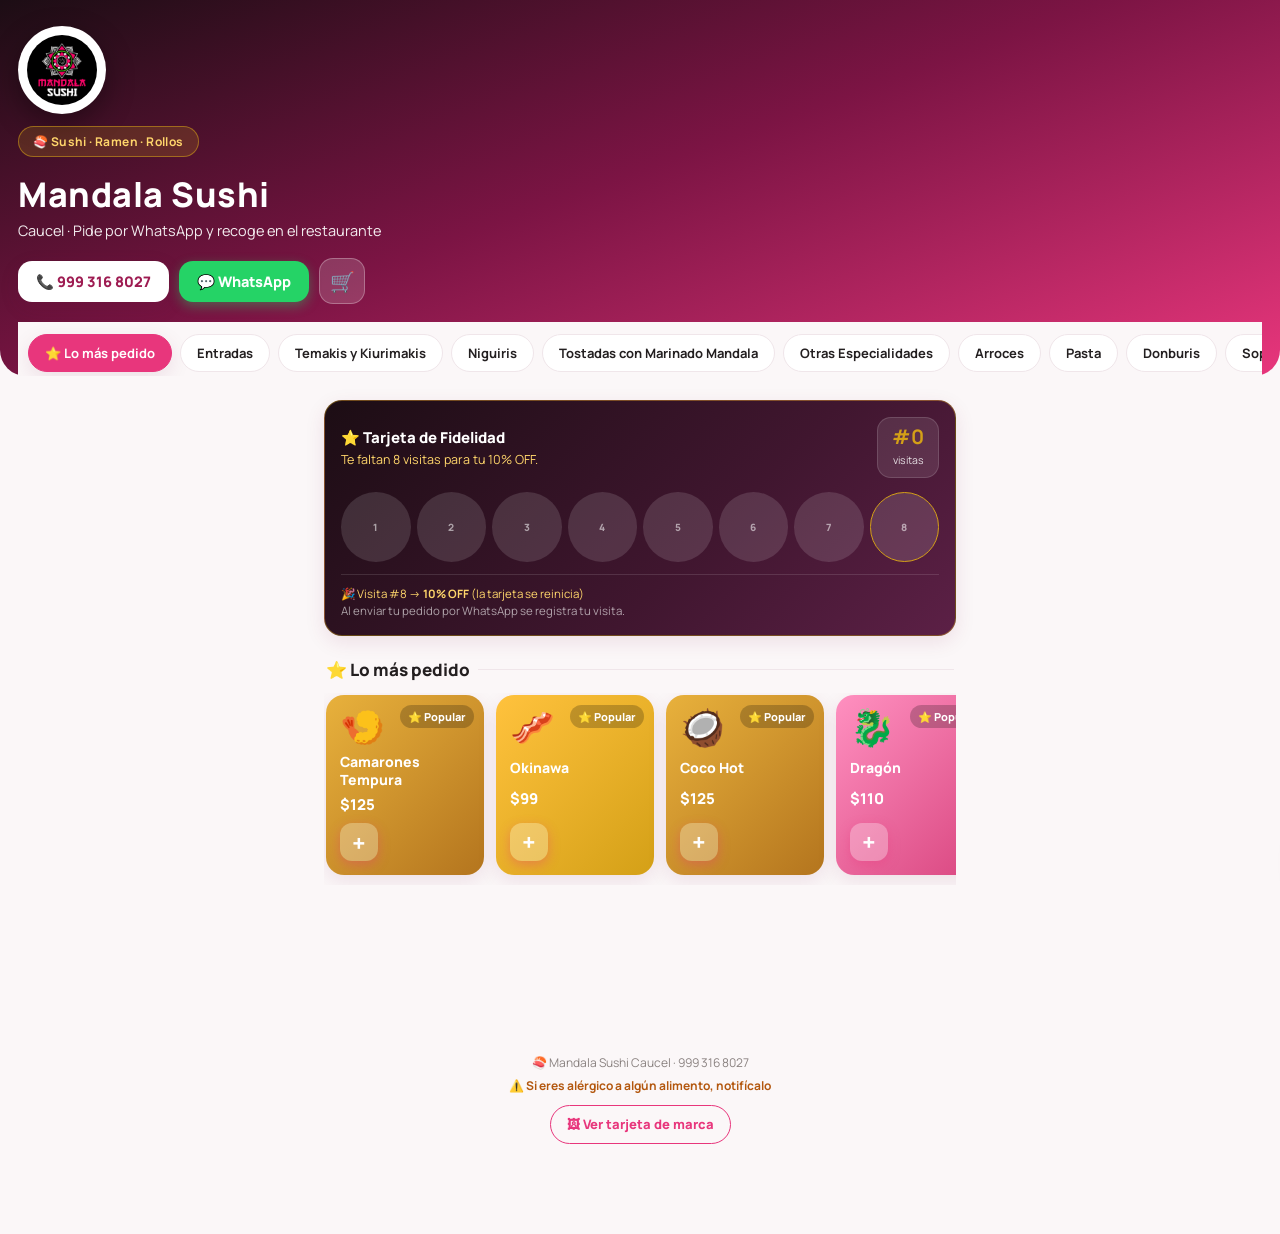
==== commit e2aa2814: "Agrega enlace a la tarjeta de marca en el pie de página" ====
--- a/index.html
+++ b/index.html
@@ -139,7 +139,7 @@
   <div class="wa-note">Se abrirá WhatsApp con tu pedido listo, solo presiona <b>enviar</b>.<br>Si eres alérgico a algún alimento, escríbelo en "Cambios a tu platillo".</div>
 </div>
 
-<footer>🍣 Mandala Sushi Caucel · 999 316 8027<span class="allergy">⚠️ Si eres alérgico a algún alimento, notifícalo</span></footer>
+<footer>🍣 Mandala Sushi Caucel · 999 316 8027<span class="allergy">⚠️ Si eres alérgico a algún alimento, notifícalo</span><a class="card-link" href="mandala-card.png" target="_blank">🖼 Ver tarjeta de marca</a></footer>
 
 <script src="menu.js"></script>
 <script src="app.js"></script>
--- a/style.css
+++ b/style.css
@@ -364,3 +364,8 @@
   line-height: 1.6;
 }
 footer .allergy { display: block; color: #b3570e; font-weight: 700; margin-top: 4px; }
+footer .card-link {
+  display: inline-block; margin-top: 10px; color: var(--primary);
+  font-weight: 800; text-decoration: none; border: 1.5px solid var(--primary);
+  border-radius: 999px; padding: 8px 16px; font-size: 13px;
+}
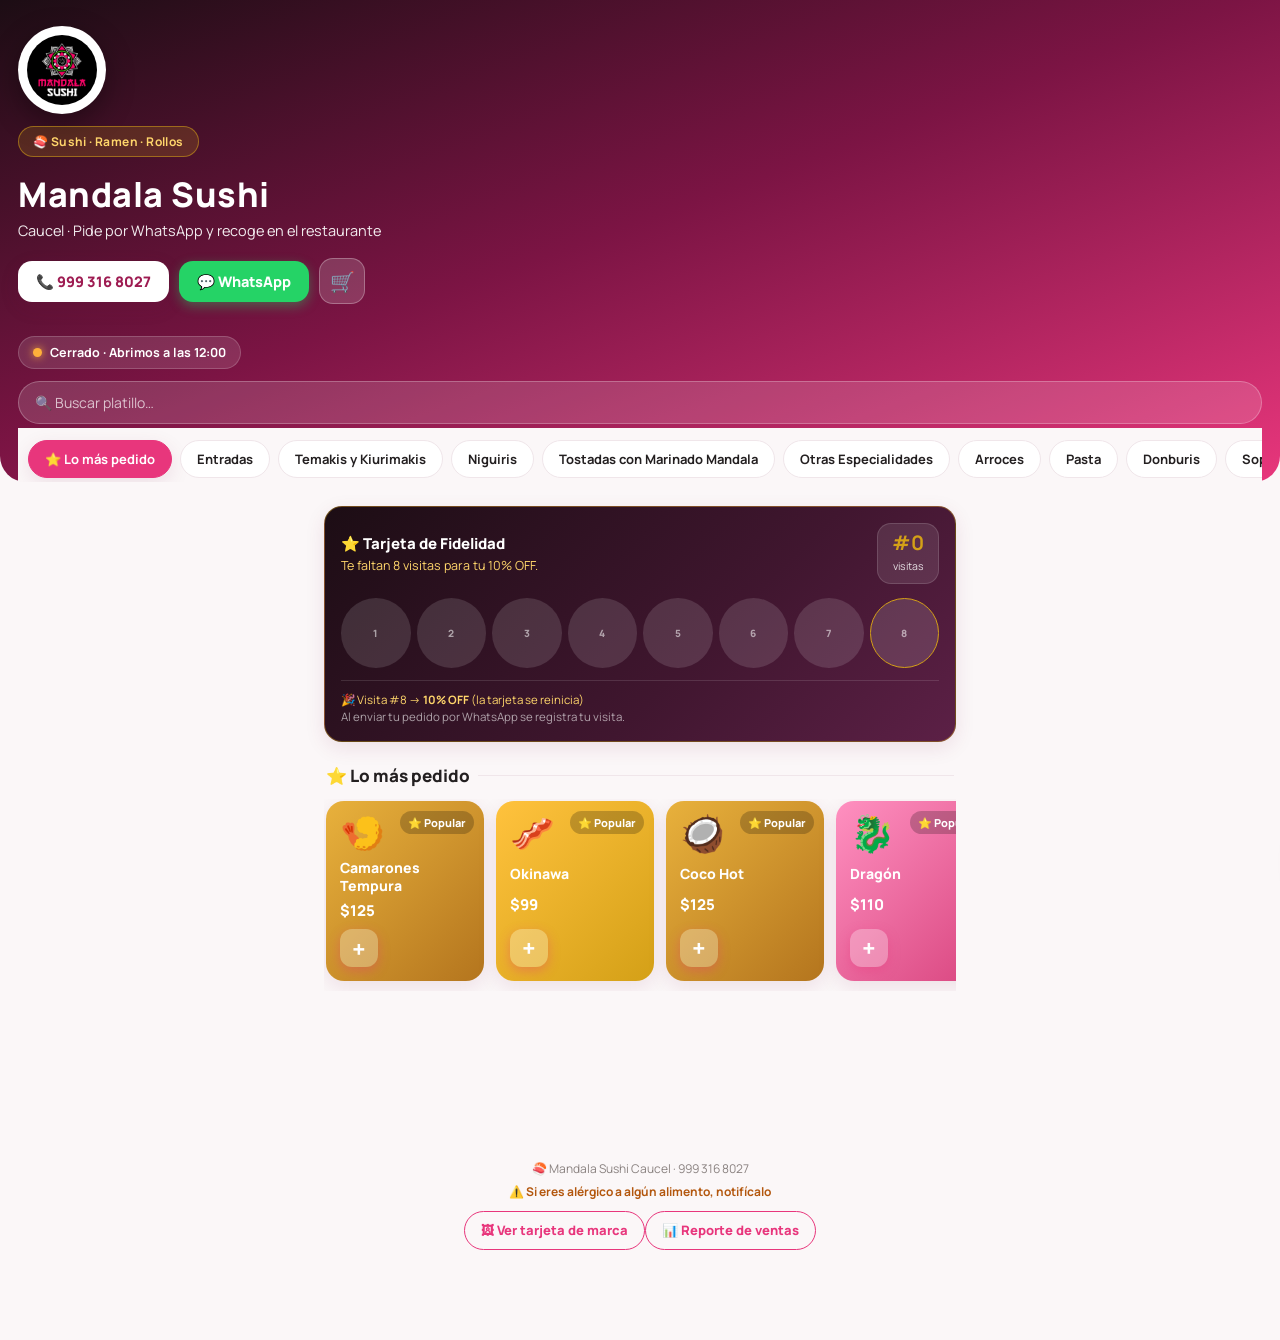
==== commit e32c8950: "Refactoriza a MVVM, agrega mejoras de punto de venta y panel admin con Supabase" ====
--- a/index.html
+++ b/index.html
@@ -5,6 +5,8 @@
 <meta name="viewport" content="width=device-width, initial-scale=1.0">
 <meta name="theme-color" content="#e8367c">
 <link rel="icon" type="image/png" href="logo.png">
+<link rel="manifest" href="manifest.json">
+<link rel="apple-touch-icon" href="logo.png">
 <title>Mandala Sushi Caucel · Pide por WhatsApp</title>
 <meta name="description" content="Pide en Mandala Sushi Caucel por WhatsApp. Sushi, ramen, rollos y más.">
 <link rel="preconnect" href="https://fonts.googleapis.com">
@@ -25,6 +27,10 @@
       <a class="hero-wa" href="https://wa.me/529993168027?text=Hola%20Mandala%20Sushi!%20Tengo%20una%20duda." target="_blank" rel="noopener">💬 WhatsApp</a>
       <button class="hero-cart" onclick="openDrawer()">🛒<span class="badge hidden" id="badge">0</span></button>
     </div>
+  </div>
+  <div class="status-bar" id="statusBar"></div>
+  <div class="search-wrap" id="searchWrap">
+    <input type="search" id="search" class="search" placeholder="🔍 Buscar platillo…" autocomplete="off">
   </div>
   <nav id="cats"></nav>
 </header>
@@ -139,9 +145,43 @@
   <div class="wa-note">Se abrirá WhatsApp con tu pedido listo, solo presiona <b>enviar</b>.<br>Si eres alérgico a algún alimento, escríbelo en "Cambios a tu platillo".</div>
 </div>
 
-<footer>🍣 Mandala Sushi Caucel · 999 316 8027<span class="allergy">⚠️ Si eres alérgico a algún alimento, notifícalo</span><a class="card-link" href="mandala-card.png" target="_blank">🖼 Ver tarjeta de marca</a></footer>
+<div class="report hidden" id="report">
+  <div class="report-head">
+    <b>📊 Reporte de ventas</b>
+    <button class="close-btn" onclick="closeReport()">✕</button>
+  </div>
+  <div id="reportBody"></div>
+</div>
 
-<script src="menu.js"></script>
-<script src="app.js"></script>
+<footer>🍣 Mandala Sushi Caucel · 999 316 8027<span class="allergy">⚠️ Si eres alérgico a algún alimento, notifícalo</span><a class="card-link" href="mandala-card.png" target="_blank">🖼 Ver tarjeta de marca</a><a class="card-link" href="#" onclick="openReport();return false;">📊 Reporte de ventas</a></footer>
+
+<script src="js/core/container.js"></script>
+<script src="js/core/observable.js"></script>
+<script src="js/config/brand-config.js"></script>
+<script src="js/models/cart-item.js"></script>
+<script src="js/data/menu-data.js"></script>
+<script src="js/repositories/storage-repository.js"></script>
+<script src="js/repositories/cart-repository.js"></script>
+<script src="js/repositories/loyalty-repository.js"></script>
+<script src="js/repositories/order-repository.js"></script>
+<script src="js/services/currency-service.js"></script>
+<script src="js/services/gradient-service.js"></script>
+<script src="js/services/catalog-service.js"></script>
+<script src="js/services/cart-service.js"></script>
+<script src="js/services/loyalty-service.js"></script>
+<script src="js/services/hours-service.js"></script>
+<script src="js/services/order-service.js"></script>
+<script src="js/services/checkout-service.js"></script>
+<script src="js/viewmodels/catalog-vm.js"></script>
+<script src="js/viewmodels/cart-vm.js"></script>
+<script src="js/viewmodels/loyalty-vm.js"></script>
+<script src="js/viewmodels/checkout-vm.js"></script>
+<script src="js/viewmodels/package-vm.js"></script>
+<script src="js/views/menu-view.js"></script>
+<script src="js/views/drawer-view.js"></script>
+<script src="js/views/checkout-view.js"></script>
+<script src="js/views/sheet-view.js"></script>
+<script src="js/views/app-view.js"></script>
+<script src="js/main.js"></script>
 </body>
 </html>
--- a/style.css
+++ b/style.css
@@ -369,3 +369,76 @@
   font-weight: 800; text-decoration: none; border: 1.5px solid var(--primary);
   border-radius: 999px; padding: 8px 16px; font-size: 13px;
 }
+
+/* ---------- Barra de estado / horario ---------- */
+.status-bar {
+  margin: 14px 0 2px;
+  display: inline-flex; align-items: center; gap: 8px;
+  background: rgba(255,255,255,.12); border: 1px solid rgba(255,255,255,.18);
+  color: #fff; border-radius: 999px; padding: 7px 14px;
+  font-size: 12.5px; font-weight: 700;
+}
+.status-bar::before {
+  content: ""; width: 9px; height: 9px; border-radius: 50%;
+  background: #2ecc71; box-shadow: 0 0 8px #2ecc71;
+}
+.status-bar.closed::before { background: #ffb03a; box-shadow: 0 0 8px #ffb03a; }
+
+/* ---------- Buscador ---------- */
+.search-wrap { padding: 10px 0 4px; }
+.search {
+  width: 100%; border: 1.5px solid rgba(255,255,255,.25);
+  background: rgba(255,255,255,.14); color: #fff;
+  border-radius: 999px; padding: 11px 16px; font-size: 14px; font-family: inherit;
+  outline: none;
+}
+.search::placeholder { color: rgba(255,255,255,.7); }
+.search::-webkit-search-cancel-button { -webkit-appearance: none; }
+
+/* ---------- Reordenar último pedido ---------- */
+.repeat-btn {
+  display: block; margin: 14px auto 0; padding: 12px 18px;
+  border: 1.5px solid var(--primary); background: #fdeaf2; color: var(--primary);
+  border-radius: 999px; font-weight: 800; font-size: 13.5px; cursor: pointer;
+}
+.repeat-btn:active { transform: scale(.98); }
+
+/* ---------- Fotos de platillos ---------- */
+.item-icon.photo {
+  background-size: cover; background-position: center; background-repeat: no-repeat;
+  box-shadow: none;
+}
+.featured .f-photo {
+  width: 46px; height: 46px; border-radius: 50%;
+  background-size: cover; background-position: center; background-repeat: no-repeat;
+  border: 2px solid rgba(255,255,255,.4);
+}
+
+/* ---------- Reporte de ventas ---------- */
+.report {
+  position: fixed; inset: 0; z-index: 90;
+  background: var(--bg); padding: 18px 18px 40px;
+  transform: translateY(100%); transition: transform .28s;
+  overflow-y: auto;
+}
+.report.show { transform: translateY(0); }
+.report-head {
+  display: flex; justify-content: space-between; align-items: center;
+  font-size: 17px; margin-bottom: 14px;
+}
+.rep-stats { display: flex; gap: 10px; margin-bottom: 14px; }
+.rep-stat {
+  flex: 1; background: var(--card); border: 1px solid var(--border);
+  border-radius: 14px; padding: 12px; text-align: center;
+}
+.rep-stat b { display: block; font-size: 18px; }
+.rep-stat span { font-size: 11px; color: var(--muted); }
+.rep-list { margin-top: 14px; display: flex; flex-direction: column; gap: 8px; }
+.rep-row {
+  display: flex; align-items: center; gap: 10px;
+  background: var(--card); border: 1px solid var(--border);
+  border-radius: 12px; padding: 10px 12px;
+}
+.rep-folio { font-weight: 800; color: var(--primary); flex: 0 0 auto; }
+.rep-name { flex: 1; font-size: 12.5px; min-width: 0; }
+.rep-name b { display: block; }
